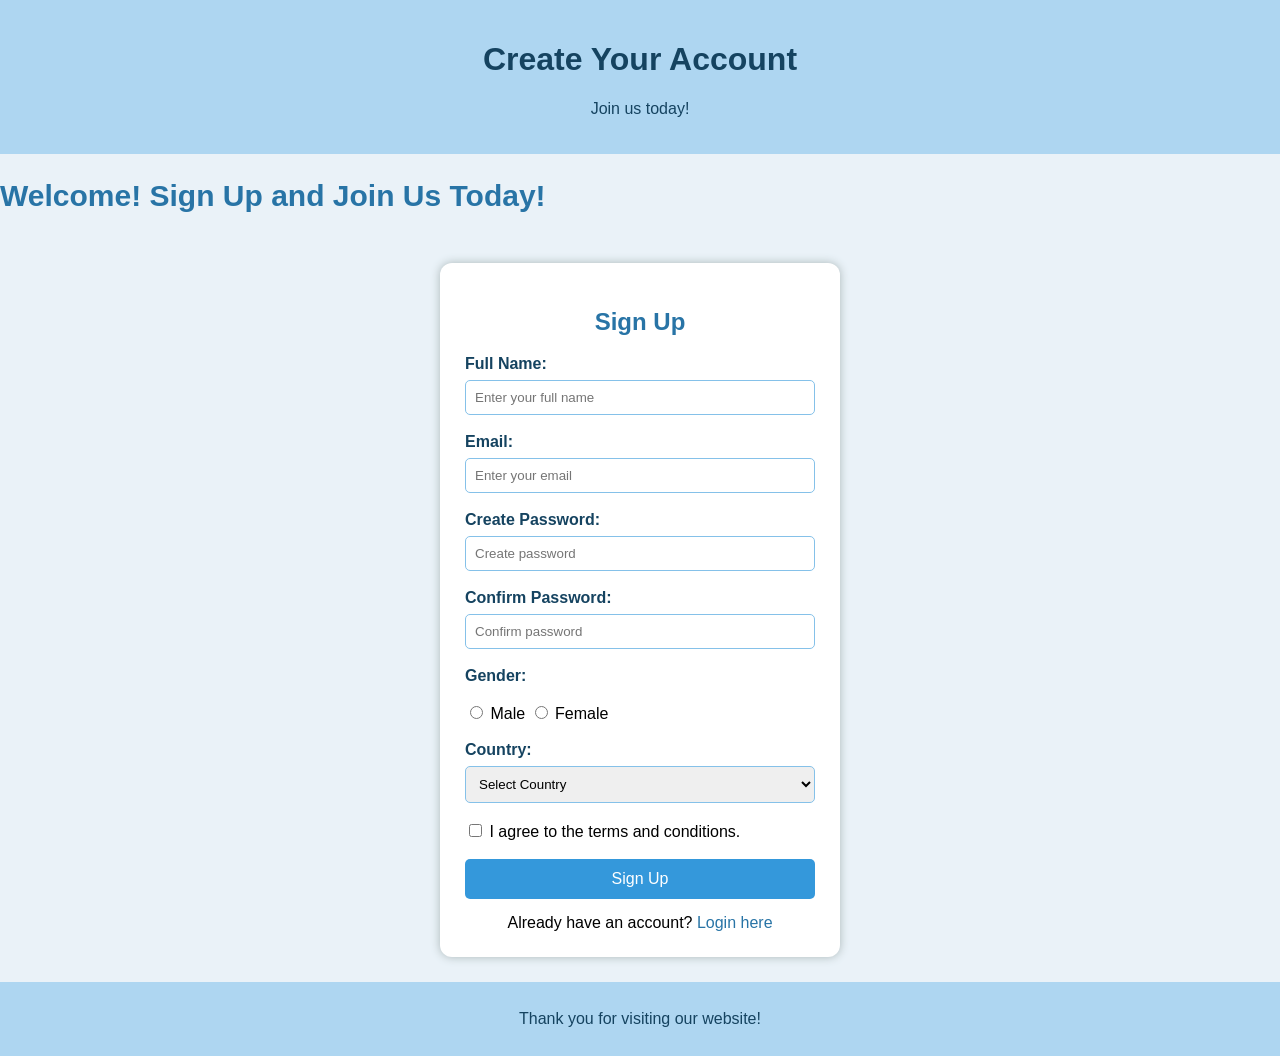
==== signup.html @ 3cb7781a "Add files via upload" ====
<!DOCTYPE html>
<html>

<head>
    <title>Sign Up Page</title>

    <style>
        body {
            background-color: #EAF2F8;
            font-family: Arial;
            margin: 0;
        }

        header {
            background-color: #AED6F1;
            color: #154360;
            text-align: center;
            padding: 20px;
        }

        .sliding-text {
            overflow: hidden;
            white-space: nowrap;
            color: #2874A6;
            font-size: 20px;
            font-weight: bold;
        }

        .sliding-text h2 {
            display: inline-block;
            animation: slide 8s linear infinite;
        }

        @keyframes slide {
            from {
                transform: translateX(100%);
            }

            to {
                transform: translateX(-100%);
            }
        }

        .signup-box {
            background-color: white;
            width: 350px;
            margin: 25px auto;
            padding: 25px;
            border-radius: 12px;
            box-shadow: 0 0 10px #AAB7B8;
        }

        h2 {
            text-align: center;
            color: #2874A6;
        }

        label {
            color: #154360;
            font-weight: bold;
        }

        input[type="text"],
        input[type="email"],
        input[type="password"],
        select {
            width: 100%;
            padding: 9px;
            margin-top: 7px;
            box-sizing: border-box;
            border: 1px solid #85C1E9;
            border-radius: 5px;
        }

        input[type="submit"] {
            width: 100%;
            padding: 11px;
            background-color: #3498DB;
            color: white;
            border: none;
            border-radius: 5px;
            font-size: 16px;
            cursor: pointer;
        }

        input[type="submit"]:hover {
            background-color: #21618C;
        }

        .login-link {
            text-align: center;
            margin-top: 15px;
        }

        a {
            color: #2874A6;
            text-decoration: none;
        }

        a:hover {
            text-decoration: underline;
        }

        footer {
            background-color: #AED6F1;
            color: #154360;
            text-align: center;
            padding: 12px;
        }
    </style>
</head>

<body>

    <header>
        <h1>Create Your Account</h1>
        <p>Join us today!</p>
    </header>

    <div class="sliding-text">
        <h2>Welcome! Sign Up and Join Us Today!</h2>
    </div>

    <div class="signup-box">

        <h2>Sign Up</h2>

        <form action="thanku.html" method="get">

            <label>Full Name:</label>
            <input type="text" name="fullname"
                   placeholder="Enter your full name" required>
            <br><br>

            <label>Email:</label>
            <input type="email" name="email"
                   placeholder="Enter your email" required>
            <br><br>

            <label>Create Password:</label>
            <input type="password" name="password"
                   placeholder="Create password" required>
            <br><br>

            <label>Confirm Password:</label>
            <input type="password" name="confirmPassword"
                   placeholder="Confirm password" required>
            <br><br>

            <label>Gender:</label>
            <br><br>

            <input type="radio" name="gender" value="Male" required>
            Male

            <input type="radio" name="gender" value="Female">
            Female

            <br><br>

            <label>Country:</label>
            <select name="country" required>
                <option value="">Select Country</option>
                <option value="Pakistan">Pakistan</option>
                <option value="India">India</option>
                <option value="China">China</option>
                <option value="Other">Other</option>
            </select>

            <br><br>

            <input type="checkbox" name="terms" required>
            I agree to the terms and conditions.

            <br><br>

            <input type="submit" value="Sign Up">

        </form>

        <div class="login-link">
            Already have an account?
            <a href="index.html">Login here</a>
        </div>

    </div>

    <footer>
        <p>Thank you for visiting our website!</p>
    </footer>

</body>

</html>
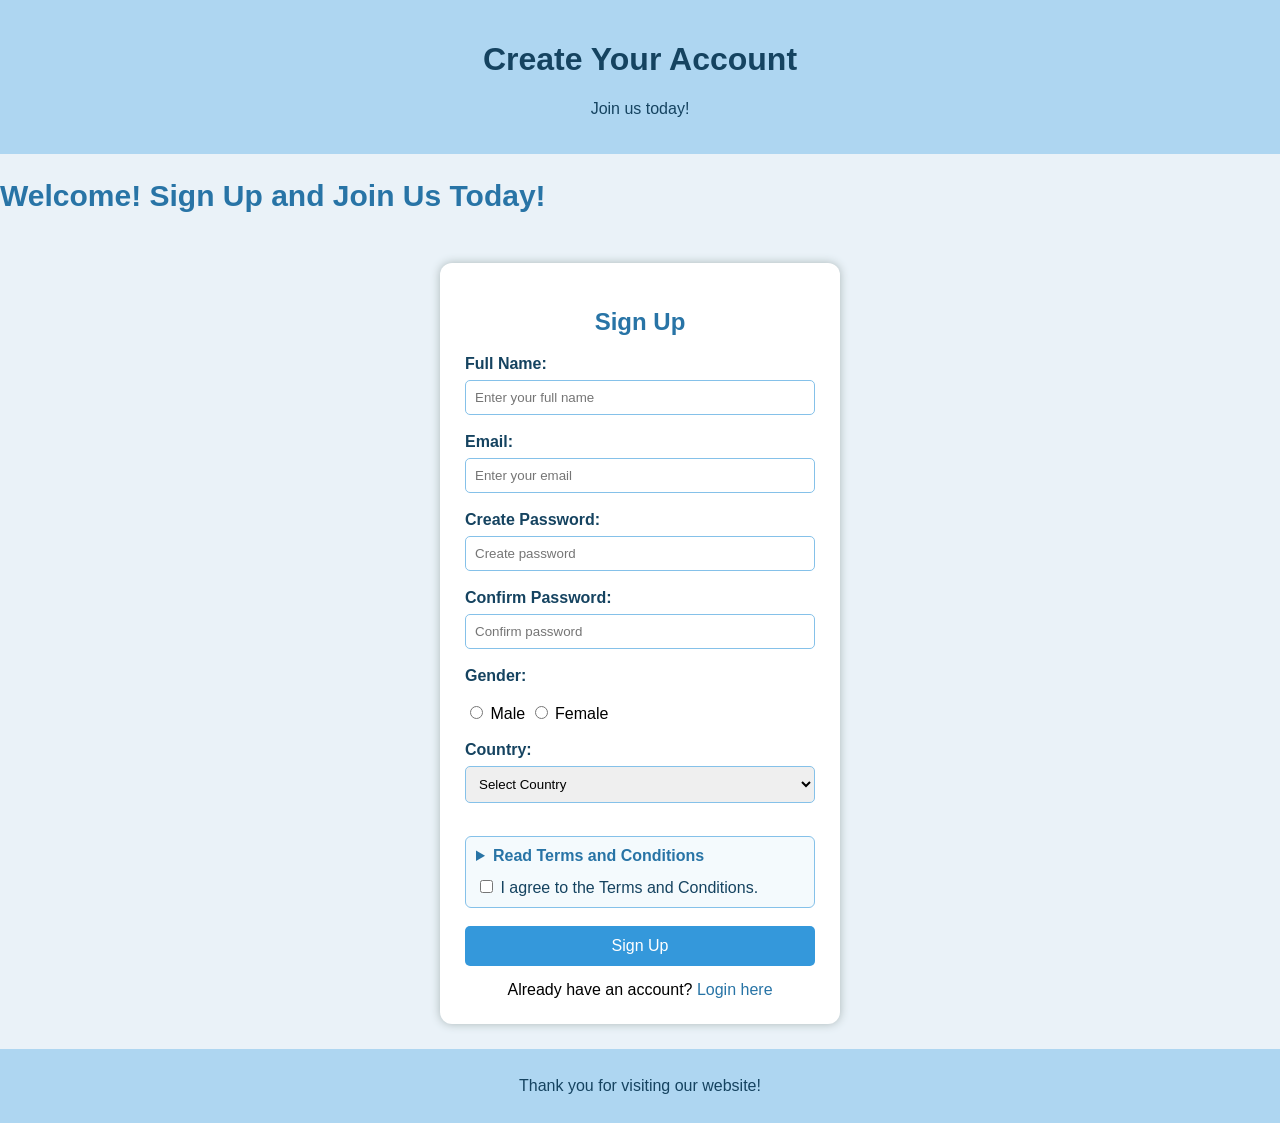
==== commit f6cf3222: "Update signup.html" ====
--- a/signup.html
+++ b/signup.html
@@ -1,4 +1,3 @@
-
 <!DOCTYPE html>
 <html>
 
@@ -102,6 +101,40 @@
             text-decoration: underline;
         }
 
+        .terms-box {
+            margin-top: 15px;
+            border: 1px solid #85C1E9;
+            border-radius: 6px;
+            padding: 10px;
+            background-color: #F4FAFD;
+        }
+
+        .terms-box summary {
+            color: #2874A6;
+            font-weight: bold;
+            cursor: pointer;
+        }
+
+        .terms-content {
+            margin-top: 10px;
+            color: #333;
+            font-size: 13px;
+            line-height: 1.6;
+        }
+
+        .terms-content p {
+            margin: 0 0 8px 0;
+        }
+
+        .terms-checkbox {
+            margin-top: 12px;
+        }
+
+        .terms-checkbox label {
+            font-weight: normal;
+            color: #154360;
+        }
+
         footer {
             background-color: #AED6F1;
             color: #154360;
@@ -126,6 +159,7 @@
 
         <h2>Sign Up</h2>
 
+        <!-- This sends the user to thanku.html after clicking Sign Up -->
         <form action="thanku.html" method="get">
 
             <label>Full Name:</label>
@@ -170,10 +204,56 @@
 
             <br><br>
 
-            <input type="checkbox" name="terms" required>
-            I agree to the terms and conditions.
-
-            <br><br>
+            <div class="terms-box">
+                <details>
+                    <summary>Read Terms and Conditions</summary>
+
+                    <div class="terms-content">
+                        <p>
+                            1. By creating an account, you agree to provide
+                            accurate, current, and complete information.
+                        </p>
+
+                        <p>
+                            2. You are responsible for keeping your password
+                            confidential and for all activity on your account.
+                        </p>
+
+                        <p>
+                            3. Do not share your account details with anyone.
+                        </p>
+
+                        <p>
+                            4. You must not use this website for illegal,
+                            harmful, abusive, or fraudulent activities.
+                        </p>
+
+                        <p>
+                            5. We may update these terms at any time. Continued
+                            use of the website means you accept the updates.
+                        </p>
+
+                        <p>
+                            6. Your personal information will be handled
+                            according to our privacy policy.
+                        </p>
+
+                        <p>
+                            7. Accounts that violate these terms may be
+                            suspended or removed.
+                        </p>
+                    </div>
+                </details>
+
+                <div class="terms-checkbox">
+                    <input type="checkbox" name="terms" id="terms" required>
+                    <label for="terms">
+                        I agree to the Terms and Conditions.
+                    </label>
+                </div>
+            </div>
+
+            <br>
 
             <input type="submit" value="Sign Up">
 
@@ -193,4 +273,3 @@
 </body>
 
 </html>
-
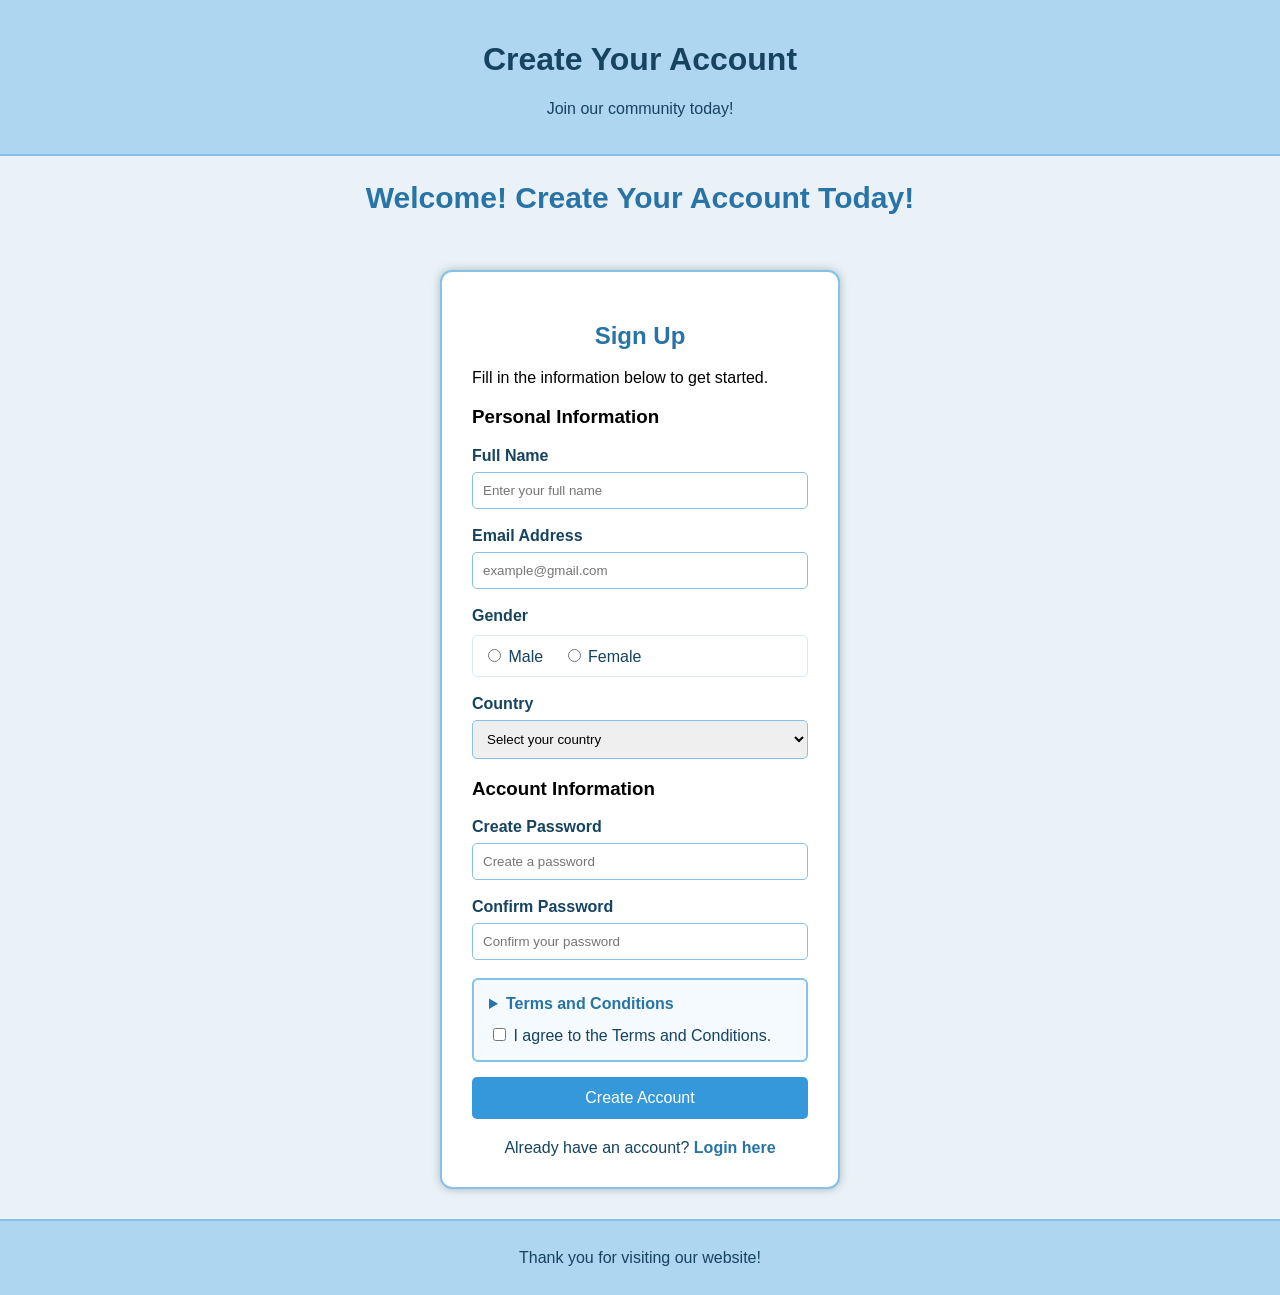
==== commit 90158e75: "Update signup.html" ====
--- a/signup.html
+++ b/signup.html
@@ -1,264 +1,177 @@
+
 <!DOCTYPE html>
-<html>
+<html lang="en">
 
 <head>
-    <title>Sign Up Page</title>
+    <meta charset="UTF-8">
+    <meta name="viewport" content="width=device-width, initial-scale=1.0">
 
-    <style>
-        body {
-            background-color: #EAF2F8;
-            font-family: Arial;
-            margin: 0;
-        }
+    <title>Create Account</title>
 
-        header {
-            background-color: #AED6F1;
-            color: #154360;
-            text-align: center;
-            padding: 20px;
-        }
-
-        .sliding-text {
-            overflow: hidden;
-            white-space: nowrap;
-            color: #2874A6;
-            font-size: 20px;
-            font-weight: bold;
-        }
-
-        .sliding-text h2 {
-            display: inline-block;
-            animation: slide 8s linear infinite;
-        }
-
-        @keyframes slide {
-            from {
-                transform: translateX(100%);
-            }
-
-            to {
-                transform: translateX(-100%);
-            }
-        }
-
-        .signup-box {
-            background-color: white;
-            width: 350px;
-            margin: 25px auto;
-            padding: 25px;
-            border-radius: 12px;
-            box-shadow: 0 0 10px #AAB7B8;
-        }
-
-        h2 {
-            text-align: center;
-            color: #2874A6;
-        }
-
-        label {
-            color: #154360;
-            font-weight: bold;
-        }
-
-        input[type="text"],
-        input[type="email"],
-        input[type="password"],
-        select {
-            width: 100%;
-            padding: 9px;
-            margin-top: 7px;
-            box-sizing: border-box;
-            border: 1px solid #85C1E9;
-            border-radius: 5px;
-        }
-
-        input[type="submit"] {
-            width: 100%;
-            padding: 11px;
-            background-color: #3498DB;
-            color: white;
-            border: none;
-            border-radius: 5px;
-            font-size: 16px;
-            cursor: pointer;
-        }
-
-        input[type="submit"]:hover {
-            background-color: #21618C;
-        }
-
-        .login-link {
-            text-align: center;
-            margin-top: 15px;
-        }
-
-        a {
-            color: #2874A6;
-            text-decoration: none;
-        }
-
-        a:hover {
-            text-decoration: underline;
-        }
-
-        .terms-box {
-            margin-top: 15px;
-            border: 1px solid #85C1E9;
-            border-radius: 6px;
-            padding: 10px;
-            background-color: #F4FAFD;
-        }
-
-        .terms-box summary {
-            color: #2874A6;
-            font-weight: bold;
-            cursor: pointer;
-        }
-
-        .terms-content {
-            margin-top: 10px;
-            color: #333;
-            font-size: 13px;
-            line-height: 1.6;
-        }
-
-        .terms-content p {
-            margin: 0 0 8px 0;
-        }
-
-        .terms-checkbox {
-            margin-top: 12px;
-        }
-
-        .terms-checkbox label {
-            font-weight: normal;
-            color: #154360;
-        }
-
-        footer {
-            background-color: #AED6F1;
-            color: #154360;
-            text-align: center;
-            padding: 12px;
-        }
-    </style>
+    <link rel="stylesheet" href="index.css">
 </head>
 
 <body>
 
+    <!-- HEADER -->
     <header>
         <h1>Create Your Account</h1>
-        <p>Join us today!</p>
+        <p>Join our community today!</p>
     </header>
 
+    <!-- ANIMATED TEXT -->
     <div class="sliding-text">
-        <h2>Welcome! Sign Up and Join Us Today!</h2>
+        <h2>Welcome! Create Your Account Today!</h2>
     </div>
 
+    <!-- MAIN SIGNUP CARD -->
     <div class="signup-box">
 
-        <h2>Sign Up</h2>
+        <div class="form-heading">
+            <h2>Sign Up</h2>
+            <p>Fill in the information below to get started.</p>
+        </div>
 
-        <!-- This sends the user to thanku.html after clicking Sign Up -->
-        <form action="thanku.html" method="get">
+        <form action="thankyou.html" method="get">
 
-            <label>Full Name:</label>
-            <input type="text" name="fullname"
-                   placeholder="Enter your full name" required>
-            <br><br>
+            <!-- PERSONAL INFORMATION -->
+            <div class="form-section">
 
-            <label>Email:</label>
-            <input type="email" name="email"
-                   placeholder="Enter your email" required>
-            <br><br>
+                <h3>Personal Information</h3>
 
-            <label>Create Password:</label>
-            <input type="password" name="password"
-                   placeholder="Create password" required>
-            <br><br>
+                <div class="form-group">
+                    <label for="fullname">Full Name</label>
 
-            <label>Confirm Password:</label>
-            <input type="password" name="confirmPassword"
-                   placeholder="Confirm password" required>
-            <br><br>
+                    <input type="text" id="fullname"
+                        name="fullname"
+                        placeholder="Enter your full name"
+                        required>
+                </div>
 
-            <label>Gender:</label>
-            <br><br>
+                <div class="form-group">
+                    <label for="email">Email Address</label>
 
-            <input type="radio" name="gender" value="Male" required>
-            Male
+                    <input type="email" id="email"
+                        name="email"
+                        placeholder="example@gmail.com"
+                        required>
+                </div>
 
-            <input type="radio" name="gender" value="Female">
-            Female
+                <div class="form-group">
+                    <label>Gender</label>
 
-            <br><br>
+                    <div class="gender-options">
 
-            <label>Country:</label>
-            <select name="country" required>
-                <option value="">Select Country</option>
-                <option value="Pakistan">Pakistan</option>
-                <option value="India">India</option>
-                <option value="China">China</option>
-                <option value="Other">Other</option>
-            </select>
+                        <label class="normal-label">
+                            <input type="radio"
+                                name="gender"
+                                value="Male"
+                                required>
+                            Male
+                        </label>
 
-            <br><br>
+                        <label class="normal-label">
+                            <input type="radio"
+                                name="gender"
+                                value="Female">
+                            Female
+                        </label>
 
+                    </div>
+                </div>
+
+                <div class="form-group">
+                    <label for="country">Country</label>
+
+                    <select name="country" id="country" required>
+
+                        <option value="">Select your country</option>
+                        <option value="Pakistan">Pakistan</option>
+                        <option value="India">India</option>
+                        <option value="China">China</option>
+                        <option value="Other">Other</option>
+
+                    </select>
+                </div>
+
+            </div>
+
+            <!-- ACCOUNT INFORMATION -->
+            <div class="form-section">
+
+                <h3>Account Information</h3>
+
+                <div class="form-group">
+                    <label for="password">Create Password</label>
+
+                    <input type="password"
+                        id="password"
+                        name="password"
+                        placeholder="Create a password"
+                        required>
+                </div>
+
+                <div class="form-group">
+                    <label for="confirmPassword">Confirm Password</label>
+
+                    <input type="password"
+                        id="confirmPassword"
+                        name="confirmPassword"
+                        placeholder="Confirm your password"
+                        required>
+                </div>
+
+            </div>
+
+            <!-- TERMS AND CONDITIONS -->
             <div class="terms-box">
+
                 <details>
-                    <summary>Read Terms and Conditions</summary>
+
+                    <summary>Terms and Conditions</summary>
 
                     <div class="terms-content">
-                        <p>
-                            1. By creating an account, you agree to provide
-                            accurate, current, and complete information.
-                        </p>
 
-                        <p>
-                            2. You are responsible for keeping your password
-                            confidential and for all activity on your account.
-                        </p>
+                        <p>1. Provide accurate and complete information.</p>
 
-                        <p>
-                            3. Do not share your account details with anyone.
-                        </p>
+                        <p>2. Keep your password confidential.</p>
 
-                        <p>
-                            4. You must not use this website for illegal,
-                            harmful, abusive, or fraudulent activities.
-                        </p>
+                        <p>3. Do not share your account details.</p>
 
-                        <p>
-                            5. We may update these terms at any time. Continued
-                            use of the website means you accept the updates.
-                        </p>
+                        <p>4. Do not use this website for illegal activities.</p>
 
-                        <p>
-                            6. Your personal information will be handled
-                            according to our privacy policy.
-                        </p>
+                        <p>5. We may update these terms at any time.</p>
 
-                        <p>
-                            7. Accounts that violate these terms may be
-                            suspended or removed.
-                        </p>
+                        <p>6. Your personal information will be handled
+                            according to our privacy policy.</p>
+
+                        <p>7. Accounts violating these terms may be suspended.</p>
+
                     </div>
+
                 </details>
 
                 <div class="terms-checkbox">
-                    <input type="checkbox" name="terms" id="terms" required>
-                    <label for="terms">
+
+                    <input type="checkbox"
+                        name="terms"
+                        id="terms"
+                        required>
+
+                    <label for="terms" class="normal-label">
                         I agree to the Terms and Conditions.
                     </label>
+
                 </div>
+
             </div>
 
-            <br>
-
-            <input type="submit" value="Sign Up">
+            <!-- SUBMIT BUTTON -->
+            <input type="submit" value="Create Account">
 
         </form>
 
+        <!-- LOGIN LINK -->
         <div class="login-link">
             Already have an account?
             <a href="index.html">Login here</a>
@@ -266,10 +179,10 @@
 
     </div>
 
+    <!-- FOOTER -->
     <footer>
         <p>Thank you for visiting our website!</p>
     </footer>
 
 </body>
-
 </html>
--- a/index.css
+++ b/index.css
@@ -0,0 +1,305 @@
+
+/* Apply box sizing to all elements */
+* {
+    box-sizing: border-box;
+}
+
+/* BODY */
+body {
+    background-color: #EAF2F8;
+    font-family: Arial, sans-serif;
+    margin: 0;
+}
+
+/* HEADER */
+header {
+    background-color: #AED6F1;
+    color: #154360;
+    text-align: center;
+
+    padding: 20px;
+
+    margin: 0;
+
+    border-bottom: 2px solid #85C1E9;
+}
+
+/* SLIDING TEXT */
+.sliding-text {
+    overflow: hidden;
+    white-space: nowrap;
+    color: #2874A6;
+    font-size: 20px;
+    font-weight: bold;
+    text-align: center;
+}
+
+.sliding-text h2 {
+    display: inline-block;
+    animation: slide 8s linear infinite;
+}
+
+@keyframes slide {
+    from {
+        transform: translateX(100%);
+    }
+
+    to {
+        transform: translateX(-100%);
+    }
+}
+
+/* LOGIN BOX */
+.login-box {
+    width: 400px;
+
+    padding: 30px;
+
+    border: 2px solid #85C1E9;
+    border-radius: 12px;
+
+    margin: 30px auto;
+
+    background-color: white;
+
+    box-shadow: 0 0 10px #AAB7B8;
+}
+
+/* SIGNUP BOX */
+.signup-box {
+    width: 400px;
+
+    padding: 30px;
+
+    border: 2px solid #85C1E9;
+    border-radius: 12px;
+
+    margin: 30px auto;
+
+    background-color: white;
+
+    box-shadow: 0 0 10px #AAB7B8;
+}
+
+/* THANK YOU BOX */
+.thankyou-box {
+    width: 500px;
+
+    padding: 35px;
+
+    border: 2px solid #85C1E9;
+    border-radius: 12px;
+
+    margin: 70px auto;
+
+    background-color: white;
+
+    text-align: center;
+
+    box-shadow: 0 4px 12px #D6E4EE;
+}
+
+/* HEADING */
+h2 {
+    text-align: center;
+    color: #2874A6;
+}
+
+/* LABEL */
+label {
+    color: #154360;
+    font-weight: bold;
+}
+
+/* FORM GROUP */
+.form-group {
+    margin-bottom: 18px;
+}
+
+/* INPUT FIELDS */
+input[type="text"],
+input[type="email"],
+input[type="password"],
+select {
+    width: 100%;
+
+    padding: 10px;
+
+    margin-top: 7px;
+
+    border: 1px solid #85C1E9;
+    border-radius: 5px;
+}
+
+/* GENDER OPTIONS */
+.gender-options {
+    margin-top: 10px;
+
+    padding: 10px;
+
+    border: 1px solid #D6EAF8;
+    border-radius: 5px;
+}
+
+.normal-label {
+    font-weight: normal;
+    margin-right: 15px;
+}
+
+/* FORM OPTIONS */
+.form-options {
+    display: flex;
+    justify-content: space-between;
+    align-items: center;
+
+    margin: 15px 0 20px;
+}
+
+.checkbox {
+    font-weight: normal;
+    display: flex;
+    align-items: center;
+    gap: 6px;
+}
+
+.forgot-link {
+    color: #2874A6;
+    font-weight: bold;
+    text-decoration: none;
+}
+
+/* SUBMIT BUTTON */
+input[type="submit"] {
+    width: 100%;
+
+    padding: 12px;
+
+    margin-top: 15px;
+
+    border: none;
+    border-radius: 5px;
+
+    background-color: #3498DB;
+    color: white;
+
+    font-size: 16px;
+    cursor: pointer;
+}
+
+input[type="submit"]:hover {
+    background-color: #21618C;
+}
+
+/* TERMS BOX */
+.terms-box {
+    margin-top: 15px;
+
+    padding: 15px;
+
+    border: 2px solid #85C1E9;
+    border-radius: 6px;
+
+    background-color: #F4FAFD;
+}
+
+.terms-box summary {
+    color: #2874A6;
+    font-weight: bold;
+    cursor: pointer;
+}
+
+.terms-content {
+    margin-top: 10px;
+
+    padding: 10px;
+
+    color: #333;
+    font-size: 13px;
+    line-height: 1.6;
+}
+
+.terms-content p {
+    margin-bottom: 8px;
+}
+
+/* TERMS CHECKBOX */
+.terms-checkbox {
+    margin-top: 12px;
+}
+
+.terms-checkbox label {
+    font-weight: normal;
+}
+
+/* SIGNUP AND LOGIN LINKS */
+.signup-link,
+.login-link {
+    text-align: center;
+    margin-top: 20px;
+    color: #154360;
+}
+
+a {
+    color: #2874A6;
+    text-decoration: none;
+    font-weight: bold;
+}
+
+a:hover {
+    text-decoration: underline;
+}
+
+/* THANK YOU PAGE */
+.thankyou-box p {
+    color: #555;
+    line-height: 1.6;
+}
+
+.thankyou-box .sliding-text h1 {
+    display: inline-block;
+    animation: slide 5s linear infinite;
+}
+
+.home-link {
+    display: inline-block;
+
+    padding: 12px 22px;
+
+    margin-top: 20px;
+
+    border-radius: 6px;
+
+    background-color: #2874A6;
+    color: white;
+}
+
+.home-link:hover {
+    background-color: #1B4F72;
+    text-decoration: none;
+}
+
+/* FOOTER */
+footer {
+    background-color: #AED6F1;
+    color: #154360;
+    text-align: center;
+
+    padding: 12px;
+
+    margin-top: 30px;
+
+    border-top: 2px solid #85C1E9;
+}
+
+/* RESPONSIVE DESIGN */
+@media (max-width: 500px) {
+
+    .login-box,
+    .signup-box,
+    .thankyou-box {
+        width: calc(100% - 30px);
+        margin: 25px auto;
+        padding: 20px;
+    }
+
+}
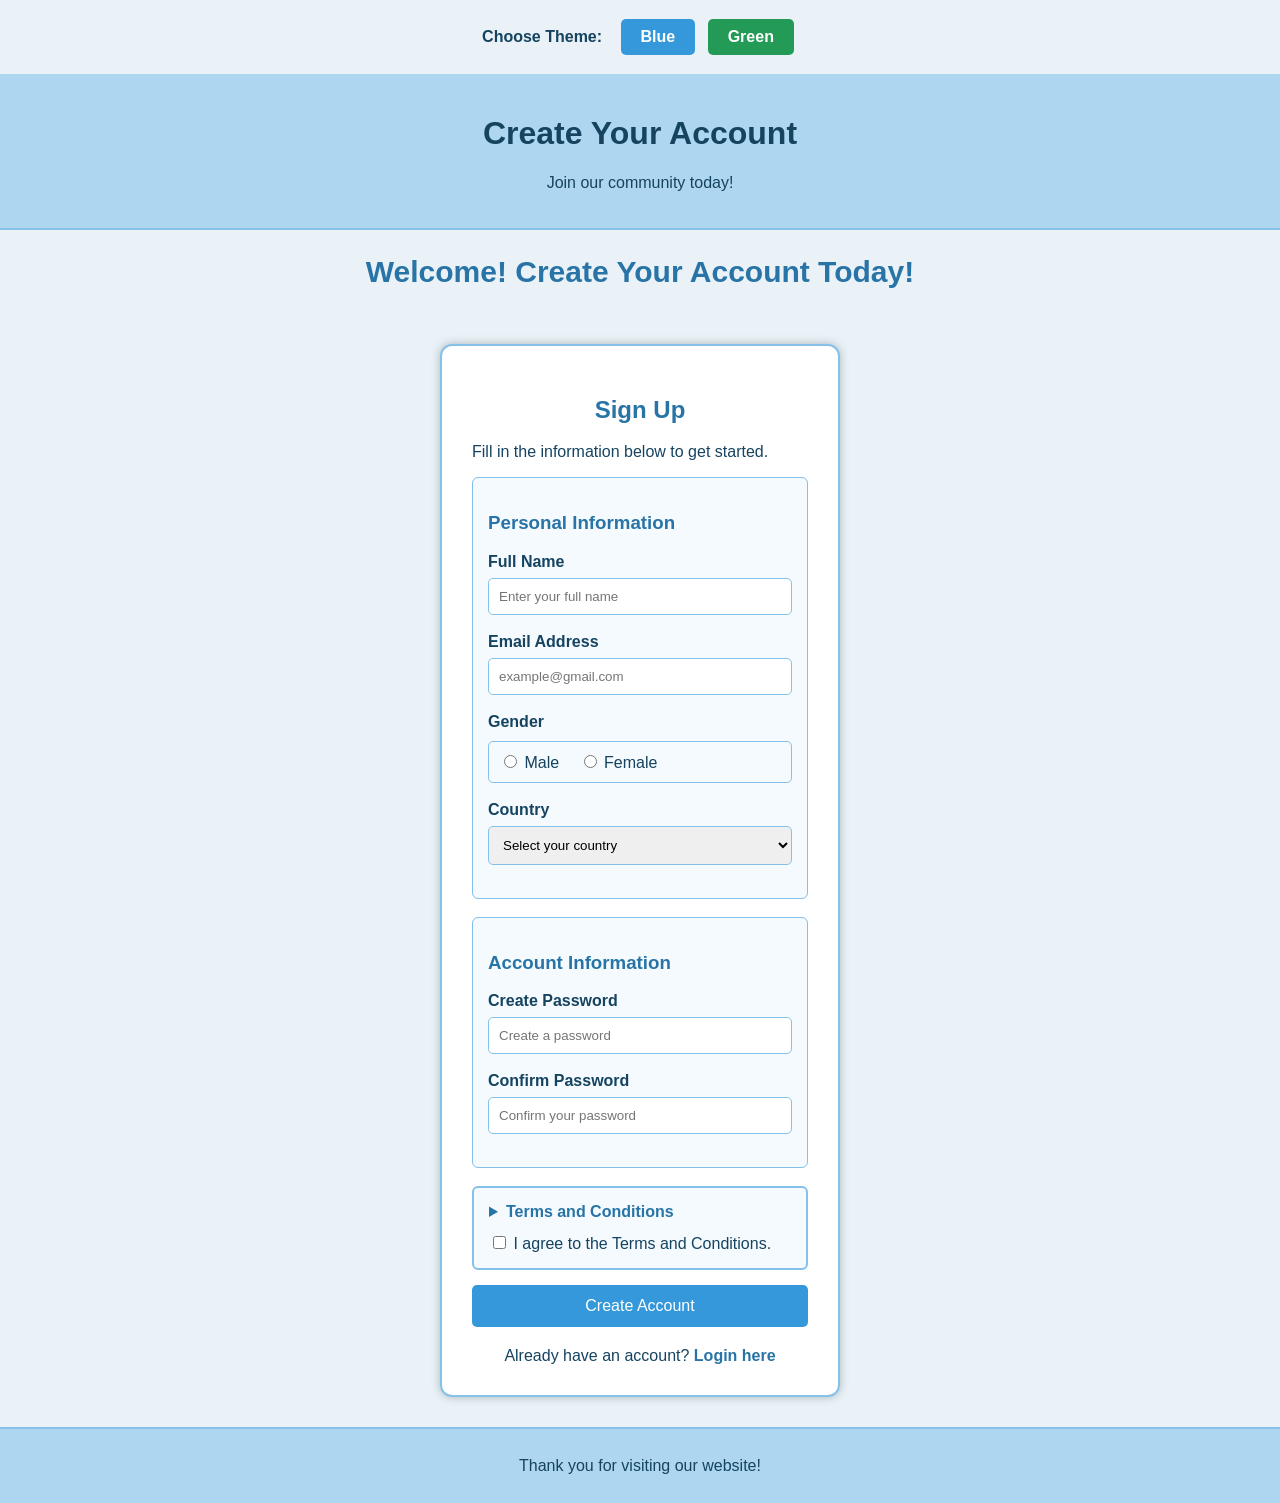
==== commit b8699d50: "Update signup.html" ====
--- a/signup.html
+++ b/signup.html
@@ -12,6 +12,19 @@
 </head>
 
 <body>
+
+    <!-- THEME SELECTOR -->
+    <div class="theme-switcher">
+
+        <span>Choose Theme:</span>
+
+        <input type="radio" name="theme" id="blue-theme" checked>
+        <label for="blue-theme" class="blue-option">Blue</label>
+
+        <input type="radio" name="theme" id="green-theme">
+        <label for="green-theme" class="green-option">Green</label>
+
+    </div>
 
     <!-- HEADER -->
     <header>
--- a/index.css
+++ b/index.css
@@ -1,34 +1,100 @@
 
-/* Apply box sizing to all elements */
+/* APPLY BOX SIZING TO ALL ELEMENTS */
 * {
     box-sizing: border-box;
 }
 
-/* BODY */
+/* DEFAULT BLUE THEME */
 body {
-    background-color: #EAF2F8;
+
+    --page-bg: #EAF2F8;
+    --header-bg: #AED6F1;
+    --header-text: #154360;
+    --primary: #2874A6;
+    --border-color: #85C1E9;
+    --card-bg: white;
+    --section-bg: #F4FAFD;
+    --text-color: #154360;
+    --button-bg: #3498DB;
+    --button-hover: #21618C;
+    --shadow-color: #AAB7B8;
+
+    background-color: var(--page-bg);
     font-family: Arial, sans-serif;
     margin: 0;
+    color: var(--text-color);
+
+    transition: background-color 0.3s, color 0.3s;
+}
+
+/* GREEN THEME */
+body:has(#green-theme:checked) {
+
+    --page-bg: #EAF7EF;
+    --header-bg: #A9DFBF;
+    --header-text: #145A32;
+    --primary: #239B56;
+    --border-color: #82C99A;
+    --card-bg: #FFFFFF;
+    --section-bg: #F0FAF3;
+    --text-color: #145A32;
+    --button-bg: #28A745;
+    --button-hover: #196F3D;
+    --shadow-color: #B7DCC3;
+
+}
+
+/* THEME SWITCHER */
+.theme-switcher {
+    text-align: center;
+    padding: 15px;
+}
+
+.theme-switcher span {
+    font-weight: bold;
+    margin-right: 10px;
+}
+
+.theme-switcher input {
+    display: none;
+}
+
+.theme-switcher label {
+    display: inline-block;
+    padding: 9px 20px;
+    margin: 4px;
+    border-radius: 5px;
+    color: white;
+    cursor: pointer;
+}
+
+.blue-option {
+    background-color: #3498DB;
+}
+
+.green-option {
+    background-color: #239B56;
+}
+
+.theme-switcher label:hover {
+    opacity: 0.8;
 }
 
 /* HEADER */
 header {
-    background-color: #AED6F1;
-    color: #154360;
-    text-align: center;
-
+    background-color: var(--header-bg);
+    color: var(--header-text);
+    text-align: center;
     padding: 20px;
-
     margin: 0;
-
-    border-bottom: 2px solid #85C1E9;
+    border-bottom: 2px solid var(--border-color);
 }
 
 /* SLIDING TEXT */
 .sliding-text {
     overflow: hidden;
     white-space: nowrap;
-    color: #2874A6;
+    color: var(--primary);
     font-size: 20px;
     font-weight: bold;
     text-align: center;
@@ -52,62 +118,50 @@
 /* LOGIN BOX */
 .login-box {
     width: 400px;
-
     padding: 30px;
-
-    border: 2px solid #85C1E9;
+    border: 2px solid var(--border-color);
     border-radius: 12px;
-
     margin: 30px auto;
-
-    background-color: white;
-
-    box-shadow: 0 0 10px #AAB7B8;
+    background-color: var(--card-bg);
+    box-shadow: 0 0 10px var(--shadow-color);
 }
 
 /* SIGNUP BOX */
 .signup-box {
     width: 400px;
-
     padding: 30px;
-
-    border: 2px solid #85C1E9;
+    border: 2px solid var(--border-color);
     border-radius: 12px;
-
     margin: 30px auto;
-
-    background-color: white;
-
-    box-shadow: 0 0 10px #AAB7B8;
+    background-color: var(--card-bg);
+    box-shadow: 0 0 10px var(--shadow-color);
 }
 
 /* THANK YOU BOX */
 .thankyou-box {
     width: 500px;
-
     padding: 35px;
-
-    border: 2px solid #85C1E9;
+    border: 2px solid var(--border-color);
     border-radius: 12px;
-
     margin: 70px auto;
-
-    background-color: white;
-
-    text-align: center;
-
-    box-shadow: 0 4px 12px #D6E4EE;
-}
-
-/* HEADING */
+    background-color: var(--card-bg);
+    text-align: center;
+    box-shadow: 0 4px 12px var(--shadow-color);
+}
+
+/* HEADINGS */
 h2 {
     text-align: center;
-    color: #2874A6;
+    color: var(--primary);
+}
+
+.form-section h3 {
+    color: var(--primary);
 }
 
 /* LABEL */
 label {
-    color: #154360;
+    color: var(--text-color);
     font-weight: bold;
 }
 
@@ -122,22 +176,34 @@
 input[type="password"],
 select {
     width: 100%;
-
     padding: 10px;
-
     margin-top: 7px;
-
-    border: 1px solid #85C1E9;
+    border: 1px solid var(--border-color);
     border-radius: 5px;
+}
+
+/* INPUT FOCUS */
+input[type="text"]:focus,
+input[type="email"]:focus,
+input[type="password"]:focus,
+select:focus {
+    outline: 2px solid var(--primary);
+}
+
+/* FORM SECTIONS */
+.form-section {
+    background-color: var(--section-bg);
+    padding: 15px;
+    margin-bottom: 18px;
+    border: 1px solid var(--border-color);
+    border-radius: 6px;
 }
 
 /* GENDER OPTIONS */
 .gender-options {
     margin-top: 10px;
-
     padding: 10px;
-
-    border: 1px solid #D6EAF8;
+    border: 1px solid var(--border-color);
     border-radius: 5px;
 }
 
@@ -151,7 +217,6 @@
     display: flex;
     justify-content: space-between;
     align-items: center;
-
     margin: 15px 0 20px;
 }
 
@@ -163,7 +228,7 @@
 }
 
 .forgot-link {
-    color: #2874A6;
+    color: var(--primary);
     font-weight: bold;
     text-decoration: none;
 }
@@ -171,49 +236,39 @@
 /* SUBMIT BUTTON */
 input[type="submit"] {
     width: 100%;
-
     padding: 12px;
-
     margin-top: 15px;
-
     border: none;
     border-radius: 5px;
-
-    background-color: #3498DB;
+    background-color: var(--button-bg);
     color: white;
-
     font-size: 16px;
     cursor: pointer;
 }
 
 input[type="submit"]:hover {
-    background-color: #21618C;
+    background-color: var(--button-hover);
 }
 
 /* TERMS BOX */
 .terms-box {
     margin-top: 15px;
-
     padding: 15px;
-
-    border: 2px solid #85C1E9;
+    border: 2px solid var(--border-color);
     border-radius: 6px;
-
-    background-color: #F4FAFD;
+    background-color: var(--section-bg);
 }
 
 .terms-box summary {
-    color: #2874A6;
+    color: var(--primary);
     font-weight: bold;
     cursor: pointer;
 }
 
 .terms-content {
     margin-top: 10px;
-
     padding: 10px;
-
-    color: #333;
+    color: var(--text-color);
     font-size: 13px;
     line-height: 1.6;
 }
@@ -236,11 +291,11 @@
 .login-link {
     text-align: center;
     margin-top: 20px;
-    color: #154360;
+    color: var(--text-color);
 }
 
 a {
-    color: #2874A6;
+    color: var(--primary);
     text-decoration: none;
     font-weight: bold;
 }
@@ -251,7 +306,7 @@
 
 /* THANK YOU PAGE */
 .thankyou-box p {
-    color: #555;
+    color: var(--text-color);
     line-height: 1.6;
 }
 
@@ -260,35 +315,29 @@
     animation: slide 5s linear infinite;
 }
 
+/* HOME LINK */
 .home-link {
     display: inline-block;
-
     padding: 12px 22px;
-
     margin-top: 20px;
-
     border-radius: 6px;
-
-    background-color: #2874A6;
+    background-color: var(--button-bg);
     color: white;
 }
 
 .home-link:hover {
-    background-color: #1B4F72;
+    background-color: var(--button-hover);
     text-decoration: none;
 }
 
 /* FOOTER */
 footer {
-    background-color: #AED6F1;
-    color: #154360;
-    text-align: center;
-
+    background-color: var(--header-bg);
+    color: var(--header-text);
+    text-align: center;
     padding: 12px;
-
     margin-top: 30px;
-
-    border-top: 2px solid #85C1E9;
+    border-top: 2px solid var(--border-color);
 }
 
 /* RESPONSIVE DESIGN */
